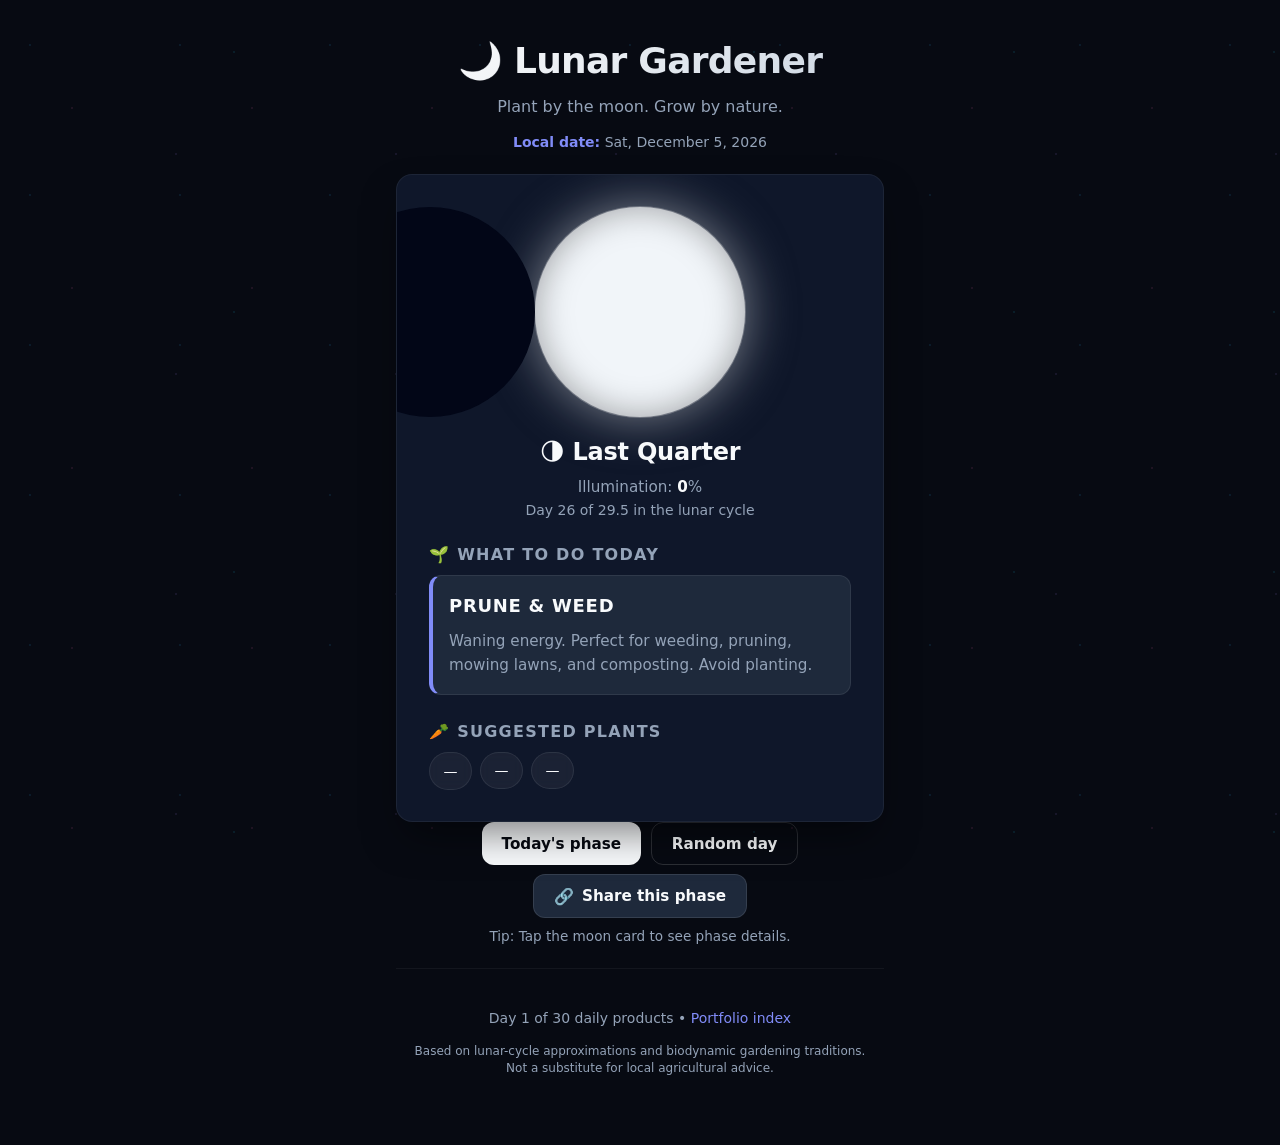
==== lunar-gardener/index.html @ fd30c00e "chore: initial commit — Lunar Gardener portfolio product" ====
<!DOCTYPE html>
<html lang="en">
<head>
  <meta charset="UTF-8" />
  <meta name="viewport" content="width=device-width, initial-scale=1.0" />
  <title>Lunar Gardener | Plant by the Moon</title>
  <meta name="description" content="A free lunar gardening guide. See the current moon phase and what to plant or do in your garden today. No login required." />
  <link rel="stylesheet" href="style.css" />
</head>
<body>
  <a class="skip-link" href="#main">Skip to content</a>

  <div class="container" id="main">
    <header>
      <h1>🌙 Lunar Gardener</h1>
      <p class="tagline">Plant by the moon. Grow by nature.</p>
      <p class="location">
        <span id="loc-label">Local date:</span>
        <time id="local-date"></time>
      </p>
    </header>

    <main>
      <article class="moon-card" aria-labelledby="phase-name">
        <div class="moon-display" role="region" aria-label="Current moon phase visualization">
          <div class="moon-wrapper">
            <div class="moon" id="moon" role="img" aria-label="Moon phase"></div>
            <div class="moon-shadow" id="moon-shadow"></div>
            <div class="moon-glow"></div>
          </div>

          <div class="phase-info">
            <h2 id="phase-name">Calculating…</h2>
            <p id="phase-percent" class="illumination">Illumination: <span id="illum-value">–</span>%</p>
            <p id="phase-day" class="cycle-day">Day <span id="cycle-day">–</span> of 29.5 in the lunar cycle</p>
          </div>
        </div>

        <section class="advice-section">
          <h3 id="advice-label">🌱 What to do today</h3>
          <div class="advice-card" id="advice-card">
            <div class="advice-action" id="advice-action">–</div>
            <p id="advice-detail">–</p>
          </div>
        </section>

        <section class="plants-section">
          <h3 id="plants-label">🥕 Suggested plants</h3>
          <ul class="plant-list" id="plant-list" aria-label="Suggested plants for this phase">
            <li role="status">Loading…</li>
          </ul>
        </section>
      </article>

      <div class="controls">
        <button class="btn btn-primary" id="btn-today">Today's phase</button>
        <button class="btn btn-outline" id="btn-random">Random day</button>
        <button class="btn btn-share" id="btn-share">Share this phase</button>
      </div>

      <div class="note" id="note">
        Tip: Tap the moon card to see phase details.
      </div>
    </main>

    <footer>
      <p>
        Day 1 of 30 daily products •
        <a href="../README.md" target="_blank" rel="noopener">Portfolio index</a>
      </p>
      <p class="disclaimer">
        Based on lunar-cycle approximations and biodynamic gardening traditions. Not a substitute for local agricultural advice.
      </p>
    </footer>
  </div>

  <script src="script.js"></script>
</body>
</html>
---- lunar-gardener/style.css ----
/* Lunar Gardener — Day 1 (part 1) */
:root {
  --bg: #070a12;
  --panel: #0f172a;
  --panel-2: #1e293b;
  --text: #f8fafc;
  --muted: #94a3b8;
  --accent: #818cf8;
  --accent-glow: rgba(129, 140, 248, 0.35);
  --moon: #f1f5f9;
  --shadow: #020617;
  --radius: 1rem;
  --transition: 0.4s ease;
  --font: system-ui, -apple-ui, Segoe UI, Roboto, Helvetica, Arial, sans-serif;
}
*, *::before, *::after { box-sizing: border-box; }
html { scroll-behavior: smooth; }
body {
  margin: 0;
  background: var(--bg);
  color: var(--text);
  font-family: var(--font);
  line-height: 1.6;
  min-height: 100vh;
  display: flex;
  flex-direction: column;
}
.skip-link {
  position: absolute;
  left: -9999px;
  top: auto;
  width: 1px;
  height: 1px;
  overflow: hidden;
}
.container {
  width: 100%;
  max-width: 520px;
  margin: 0 auto;
  padding: 1.5rem 1rem;
  flex: 1;
  display: flex;
  flex-direction: column;
  gap: 1.25rem;
}
body::before {
  content: "";
  position: fixed;
  inset: 0;
  background:
    radial-gradient(1px 1px at 20% 30%, #38bdf8, transparent),
    radial-gradient(1px 1px at 80% 70%, #a78bfa, transparent),
    radial-gradient(1px 1px at 40% 60%, #f472b6, transparent),
    radial-gradient(1px 1px at 90% 20%, #22d3ee, transparent);
  background-size: 150px 150px, 220px 220px, 180px 180px, 260px 260px;
  opacity: 0.35;
  pointer-events: none;
  z-index: -1;
}
header { text-align: center; padding-top: 0.5rem; }
header h1 {
  margin: 0 0 0.25rem;
  font-size: clamp(1.75rem, 6vw, 2.25rem);
  letter-spacing: -0.02em;
  background: linear-gradient(135deg, #fff 0%, #cbd5e1 100%);
  -webkit-background-clip: text;
  -webkit-text-fill-color: transparent;
  background-clip: text;
}
.tagline {
  margin: 0 0 0.75rem;
  color: var(--muted);
  font-size: 1rem;
}
.location {
  margin: 0;
  font-size: 0.875rem;
  color: var(--muted);
}
.location span { font-weight: 600; color: var(--accent); }
.moon-card {
  background: var(--panel);
  border: 1px solid rgba(255, 255, 255, 0.06);
  border-radius: var(--radius);
  padding: 1.5rem;
  box-shadow: 0 20px 40px -10px rgba(0, 0, 0, 0.5);
  display: flex;
  flex-direction: column;
  gap: 1.25rem;
  position: relative;
  overflow: hidden;
}
.moon-card::before {
  content: "";
  position: absolute;
  top: -2rem;
  left: -2rem;
  width: 6rem;
  height: 6rem;
  background: radial-gradient(circle, var(--accent-glow), transparent 70%);
  opacity: 0;
  transition: opacity var(--transition);
  pointer-events: none;
}
.moon-card:hover::before, .moon-card:focus-within::before { opacity: 1; }
.moon-display {
  display: flex;
  flex-direction: column;
  align-items: center;
  gap: 0.75rem;
  text-align: center;
}
.moon-wrapper {
  position: relative;
  width: 180px;
  height: 180px;
  display: flex;
  align-items: center;
  justify-content: center;
}
.moon {
  width: 100%;
  height: 100%;
  border-radius: 50%;
  background: var(--moon);
  position: relative;
  overflow: hidden;
  box-shadow:
    0 0 0 1px rgba(255, 255, 255, 0.25),
    inset 0 0 35px rgba(0, 0, 0, 0.35),
    0 0 50px rgba(241, 245, 249, 0.5);
  transition: transform var(--transition), filter var(--transition);
}
.moon:focus { outline: 3px solid var(--accent); outline-offset: 6px; }
.moon-shadow {
  position: absolute;
  inset: 0;
  border-radius: 50%;
  background: var(--shadow);
  transform: translateX(var(--shadow-x, 0));
  will-change: transform;
}
.moon-glow {
  position: absolute;
  inset: -25%;
  border-radius: 50%;
  background: radial-gradient(circle, var(--accent-glow), transparent 70%);
  filter: blur(12px);
  opacity: 0;
  transition: opacity var(--transition);
  pointer-events: none;
}
.moon-display:focus-within .moon-glow { opacity: 1; }
.phase-info { text-align: center; }
.phase-info h2 {
  margin: 0.25rem 0 0.25rem;
  font-size: 1.5rem;
  font-weight: 700;
  text-transform: capitalize;
  letter-spacing: -0.01em;
}
.illumination {
  margin: 0;
  font-size: 0.95rem;
  color: var(--muted);
}
.illumination span { color: var(--text); font-weight: 700; }
.cycle-day {
  margin: 0;
  font-size: 0.875rem;
  color: var(--muted);
}
/* --- PART 2 --- */
.advice-section { display: flex; flex-direction: column; gap: 0.5rem; }
.advice-section h3 {
  margin: 0;
  font-size: 1rem;
  color: var(--muted);
  text-transform: uppercase;
  letter-spacing: 0.08em;
  font-weight: 700;
}
.advice-card {
  background: var(--panel-2);
  border: 1px solid rgba(255, 255, 255, 0.08);
  border-left: 4px solid var(--accent);
  border-radius: 0.75rem;
  padding: 1rem;
  display: flex;
  flex-direction: column;
  gap: 0.5rem;
  transition: border-color var(--transition);
}
.advice-card[data-color] { border-left-color: var(--data-color, var(--accent)); }
.advice-action {
  font-size: 1.125rem;
  font-weight: 800;
  color: var(--text);
  text-transform: uppercase;
  letter-spacing: 0.04em;
}
.advice-card p { margin: 0; font-size: 0.95rem; color: var(--muted); }
.plants-section { margin-top: 0.25rem; }
.plants-section h3 {
  margin: 0 0 0.5rem;
  font-size: 1rem;
  color: var(--muted);
  text-transform: uppercase;
  letter-spacing: 0.08em;
  font-weight: 700;
}
.plant-list {
  list-style: none;
  margin: 0;
  padding: 0;
  display: flex;
  flex-wrap: wrap;
  gap: 0.5rem;
}
.plant-list li {
  background: rgba(255, 255, 255, 0.05);
  border: 1px solid rgba(255, 255, 255, 0.08);
  border-radius: 999px;
  padding: 0.4rem 0.85rem;
  font-size: 0.875rem;
  color: var(--text);
  backdrop-filter: blur(4px);
}
.controls {
  display: flex;
  flex-wrap: wrap;
  gap: 0.6rem;
  justify-content: center;
  margin-top: auto;
}
.btn {
  border: none;
  border-radius: 0.75rem;
  padding: 0.7rem 1.25rem;
  font-size: 0.95rem;
  font-weight: 600;
  font-family: inherit;
  cursor: pointer;
  transition: transform 0.15s ease, box-shadow var(--transition), opacity var(--transition);
}
.btn:focus-visible { outline: 3px solid var(--accent); outline-offset: 3px; }
.btn:active { transform: scale(0.97); }
.btn-primary { background: var(--text); color: var(--bg); }
.btn-outline {
  background: transparent;
  color: var(--text);
  border: 1px solid rgba(255, 255, 255, 0.15);
}
.btn-share {
  background: var(--panel-2);
  color: var(--text);
  border: 1px solid rgba(255, 255, 255, 0.1);
  display: inline-flex;
  align-items: center;
  gap: 0.5rem;
}
.btn-share::before { content: "🔗"; font-size: 1rem; }
.note {
  text-align: center;
  font-size: 0.85rem;
  color: var(--muted);
  margin-top: 0.5rem;
}
footer {
  text-align: center;
  padding: 1.5rem 1rem 2rem;
  color: var(--muted);
  font-size: 0.875rem;
  border-top: 1px solid rgba(255, 255, 255, 0.05);
}
footer a { color: var(--accent); text-decoration: none; }
footer a:hover, footer a:focus-visible { text-decoration: underline; }
.disclaimer {
  margin-top: 0.5rem;
  font-size: 0.75rem;
  line-height: 1.4;
}
@media (prefers-reduced-motion: reduce) {
  *, *::before, *::after {
    animation-duration: 0.01ms !important;
    animation-iteration-count: 1 !important;
    transition-duration: 0.01ms !important;
    scroll-behavior: auto !important;
  }
}
@media (min-width: 560px) {
  .moon-card { padding: 2rem; }
  .moon-wrapper { width: 210px; height: 210px; }
}
@media (forced-colors: active) {
  :root { --moon: Canvas; --shadow: CanvasText; }
}
/* --- END --- */
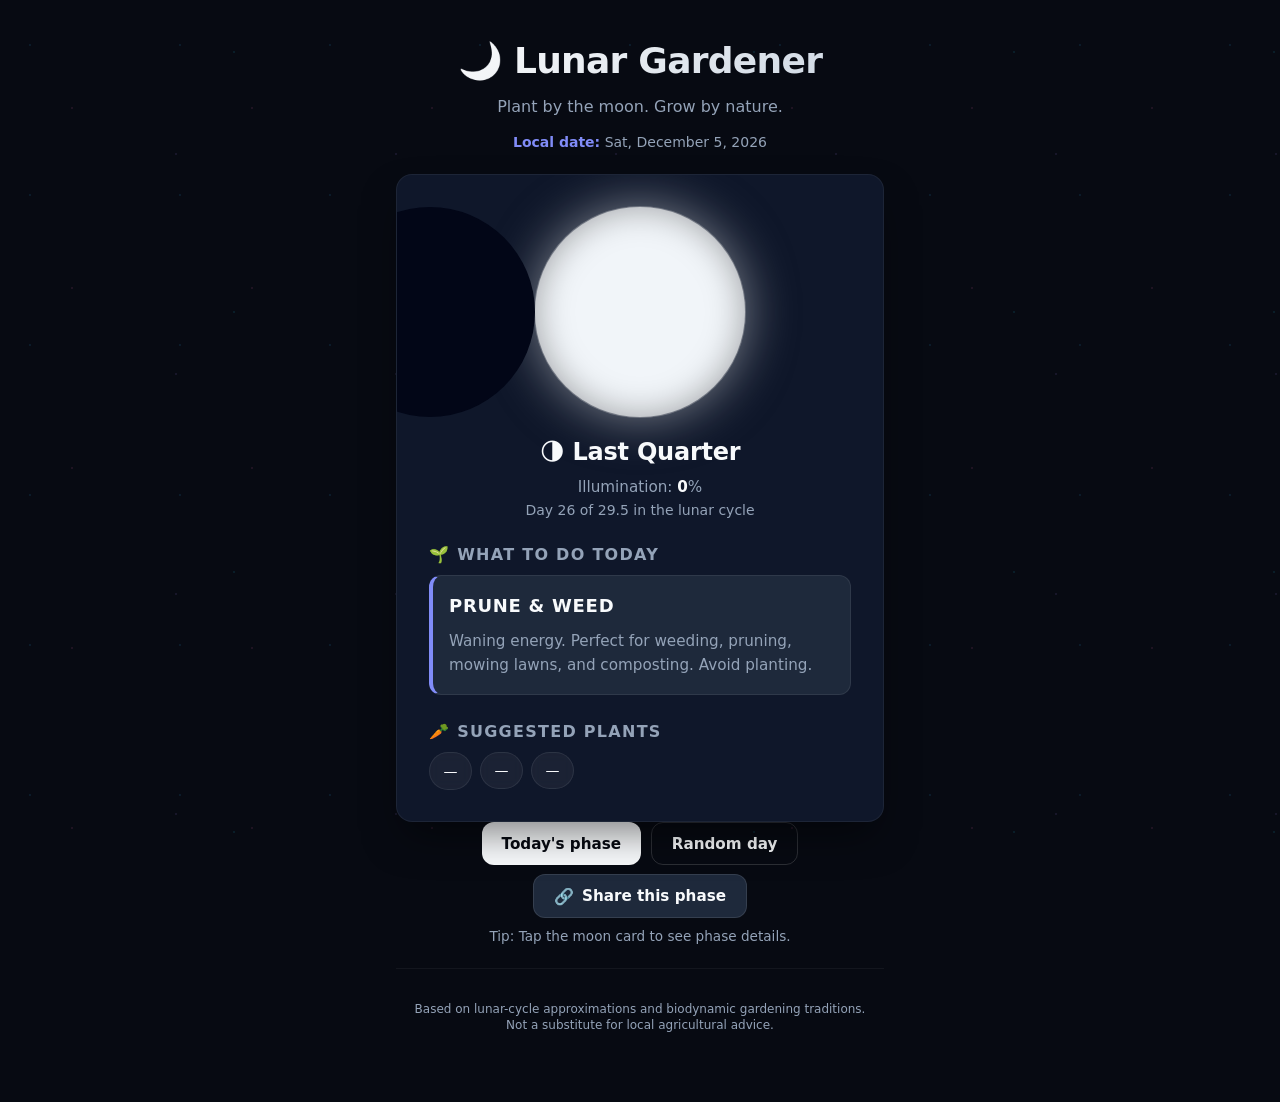
==== commit 5b3032ce: "chore: remove portfolio/daily language, add direct live link" ====
--- a/lunar-gardener/index.html
+++ b/lunar-gardener/index.html
@@ -64,10 +64,6 @@
     </main>
 
     <footer>
-      <p>
-        Day 1 of 30 daily products •
-        <a href="../README.md" target="_blank" rel="noopener">Portfolio index</a>
-      </p>
       <p class="disclaimer">
         Based on lunar-cycle approximations and biodynamic gardening traditions. Not a substitute for local agricultural advice.
       </p>
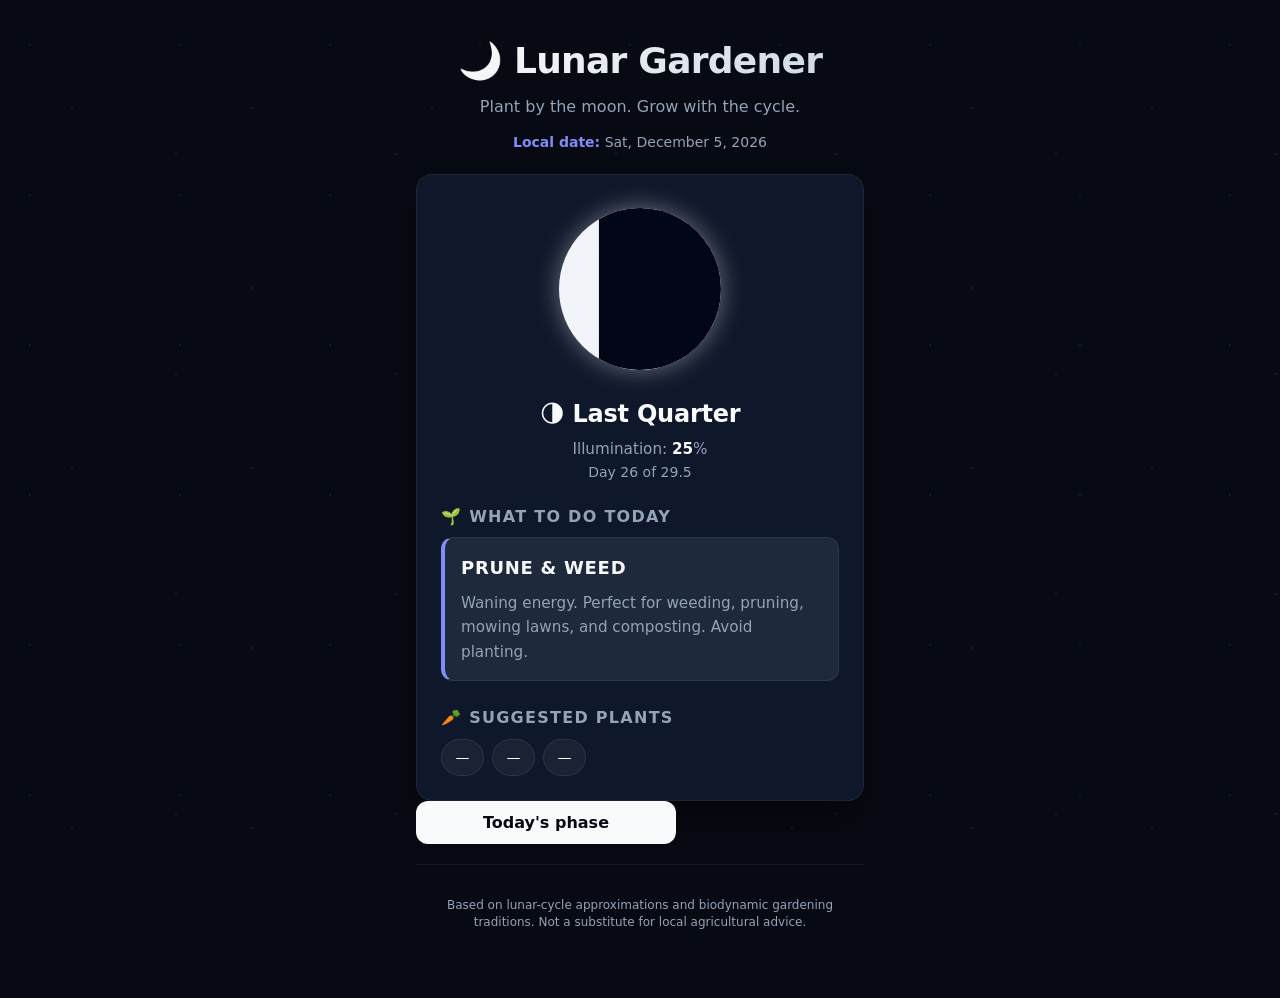
==== commit 355667f2: "feat: restore Lunar Gardener with real SVG moon phases, add ShadeSide autocomplete" ====
--- a/lunar-gardener/index.html
+++ b/lunar-gardener/index.html
@@ -3,8 +3,8 @@
 <head>
   <meta charset="UTF-8" />
   <meta name="viewport" content="width=device-width, initial-scale=1.0" />
-  <title>Lunar Gardener | Plant by the Moon</title>
-  <meta name="description" content="A free lunar gardening guide. See the current moon phase and what to plant or do in your garden today. No login required." />
+  <title>Lunar Gardener — Plant by the Moon</title>
+  <meta name="description" content="See the current moon phase and what to plant today. A free lunar gardening guide. No login required." />
   <link rel="stylesheet" href="style.css" />
 </head>
 <body>
@@ -13,7 +13,7 @@
   <div class="container" id="main">
     <header>
       <h1>🌙 Lunar Gardener</h1>
-      <p class="tagline">Plant by the moon. Grow by nature.</p>
+      <p class="tagline">Plant by the moon. Grow with the cycle.</p>
       <p class="location">
         <span id="loc-label">Local date:</span>
         <time id="local-date"></time>
@@ -22,22 +22,17 @@
 
     <main>
       <article class="moon-card" aria-labelledby="phase-name">
-        <div class="moon-display" role="region" aria-label="Current moon phase visualization">
-          <div class="moon-wrapper">
-            <div class="moon" id="moon" role="img" aria-label="Moon phase"></div>
-            <div class="moon-shadow" id="moon-shadow"></div>
-            <div class="moon-glow"></div>
-          </div>
-
+        <div class="moon-display" role="region" aria-label="Current moon phase">
+          <div class="moon-svg-container" id="moon-svg"></div>
           <div class="phase-info">
             <h2 id="phase-name">Calculating…</h2>
             <p id="phase-percent" class="illumination">Illumination: <span id="illum-value">–</span>%</p>
-            <p id="phase-day" class="cycle-day">Day <span id="cycle-day">–</span> of 29.5 in the lunar cycle</p>
+            <p id="phase-day" class="cycle-day">Day <span id="cycle-day">–</span> of 29.5</p>
           </div>
         </div>
 
         <section class="advice-section">
-          <h3 id="advice-label">🌱 What to do today</h3>
+          <h3>🌱 What to do today</h3>
           <div class="advice-card" id="advice-card">
             <div class="advice-action" id="advice-action">–</div>
             <p id="advice-detail">–</p>
@@ -45,28 +40,18 @@
         </section>
 
         <section class="plants-section">
-          <h3 id="plants-label">🥕 Suggested plants</h3>
-          <ul class="plant-list" id="plant-list" aria-label="Suggested plants for this phase">
+          <h3>🥕 Suggested plants</h3>
+          <ul class="plant-list" id="plant-list">
             <li role="status">Loading…</li>
           </ul>
         </section>
       </article>
 
-      <div class="controls">
-        <button class="btn btn-primary" id="btn-today">Today's phase</button>
-        <button class="btn btn-outline" id="btn-random">Random day</button>
-        <button class="btn btn-share" id="btn-share">Share this phase</button>
-      </div>
-
-      <div class="note" id="note">
-        Tip: Tap the moon card to see phase details.
-      </div>
+      <button class="btn btn-primary" id="btn-today">Today's phase</button>
     </main>
 
     <footer>
-      <p class="disclaimer">
-        Based on lunar-cycle approximations and biodynamic gardening traditions. Not a substitute for local agricultural advice.
-      </p>
+      <p class="disclaimer">Based on lunar-cycle approximations and biodynamic gardening traditions. Not a substitute for local agricultural advice.</p>
     </footer>
   </div>
 
--- a/lunar-gardener/style.css
+++ b/lunar-gardener/style.css
@@ -1,4 +1,4 @@
-/* Lunar Gardener — Day 1 (part 1) */
+/* Lunar Gardener — celestial, accessible, no random gimmicks */
 :root {
   --bg: #070a12;
   --panel: #0f172a;
@@ -10,9 +10,10 @@
   --moon: #f1f5f9;
   --shadow: #020617;
   --radius: 1rem;
-  --transition: 0.4s ease;
-  --font: system-ui, -apple-ui, Segoe UI, Roboto, Helvetica, Arial, sans-serif;
-}
+  --transition: 0.35s ease;
+  --font: system-ui, -apple-system, Segoe UI, Roboto, Helvetica, Arial, sans-serif;
+}
+
 *, *::before, *::after { box-sizing: border-box; }
 html { scroll-behavior: smooth; }
 body {
@@ -28,14 +29,13 @@
 .skip-link {
   position: absolute;
   left: -9999px;
-  top: auto;
   width: 1px;
   height: 1px;
   overflow: hidden;
 }
 .container {
   width: 100%;
-  max-width: 520px;
+  max-width: 480px;
   margin: 0 auto;
   padding: 1.5rem 1rem;
   flex: 1;
@@ -50,9 +50,8 @@
   background:
     radial-gradient(1px 1px at 20% 30%, #38bdf8, transparent),
     radial-gradient(1px 1px at 80% 70%, #a78bfa, transparent),
-    radial-gradient(1px 1px at 40% 60%, #f472b6, transparent),
-    radial-gradient(1px 1px at 90% 20%, #22d3ee, transparent);
-  background-size: 150px 150px, 220px 220px, 180px 180px, 260px 260px;
+    radial-gradient(1px 1px at 40% 60%, #f472b6, transparent);
+  background-size: 150px 150px, 220px 220px, 180px 180px;
   opacity: 0.35;
   pointer-events: none;
   z-index: -1;
@@ -60,7 +59,7 @@
 header { text-align: center; padding-top: 0.5rem; }
 header h1 {
   margin: 0 0 0.25rem;
-  font-size: clamp(1.75rem, 6vw, 2.25rem);
+  font-size: clamp(1.75rem, 7vw, 2.25rem);
   letter-spacing: -0.02em;
   background: linear-gradient(135deg, #fff 0%, #cbd5e1 100%);
   -webkit-background-clip: text;
@@ -78,6 +77,8 @@
   color: var(--muted);
 }
 .location span { font-weight: 600; color: var(--accent); }
+
+/* Moon card */
 .moon-card {
   background: var(--panel);
   border: 1px solid rgba(255, 255, 255, 0.06);
@@ -87,22 +88,7 @@
   display: flex;
   flex-direction: column;
   gap: 1.25rem;
-  position: relative;
-  overflow: hidden;
-}
-.moon-card::before {
-  content: "";
-  position: absolute;
-  top: -2rem;
-  left: -2rem;
-  width: 6rem;
-  height: 6rem;
-  background: radial-gradient(circle, var(--accent-glow), transparent 70%);
-  opacity: 0;
-  transition: opacity var(--transition);
-  pointer-events: none;
-}
-.moon-card:hover::before, .moon-card:focus-within::before { opacity: 1; }
+}
 .moon-display {
   display: flex;
   flex-direction: column;
@@ -110,47 +96,23 @@
   gap: 0.75rem;
   text-align: center;
 }
-.moon-wrapper {
-  position: relative;
+.moon-svg-container {
   width: 180px;
   height: 180px;
-  display: flex;
-  align-items: center;
-  justify-content: center;
-}
-.moon {
+  position: relative;
+}
+.moon-svg-container svg {
   width: 100%;
   height: 100%;
-  border-radius: 50%;
-  background: var(--moon);
-  position: relative;
-  overflow: hidden;
-  box-shadow:
-    0 0 0 1px rgba(255, 255, 255, 0.25),
-    inset 0 0 35px rgba(0, 0, 0, 0.35),
-    0 0 50px rgba(241, 245, 249, 0.5);
-  transition: transform var(--transition), filter var(--transition);
-}
-.moon:focus { outline: 3px solid var(--accent); outline-offset: 6px; }
-.moon-shadow {
-  position: absolute;
-  inset: 0;
-  border-radius: 50%;
-  background: var(--shadow);
-  transform: translateX(var(--shadow-x, 0));
-  will-change: transform;
-}
-.moon-glow {
-  position: absolute;
-  inset: -25%;
-  border-radius: 50%;
-  background: radial-gradient(circle, var(--accent-glow), transparent 70%);
-  filter: blur(12px);
-  opacity: 0;
-  transition: opacity var(--transition);
-  pointer-events: none;
-}
-.moon-display:focus-within .moon-glow { opacity: 1; }
+  display: block;
+  filter: drop-shadow(0 0 12px rgba(241, 245, 249, 0.4));
+}
+.moon-svg-container .lit { fill: var(--moon); }
+.moon-svg-container .shadow { fill: var(--shadow); }
+.moon-svg-container .terminator {
+  fill: var(--shadow);
+  transition: d 0.5s ease;
+}
 .phase-info { text-align: center; }
 .phase-info h2 {
   margin: 0.25rem 0 0.25rem;
@@ -170,7 +132,8 @@
   font-size: 0.875rem;
   color: var(--muted);
 }
-/* --- PART 2 --- */
+
+/* Advice */
 .advice-section { display: flex; flex-direction: column; gap: 0.5rem; }
 .advice-section h3 {
   margin: 0;
@@ -189,9 +152,7 @@
   display: flex;
   flex-direction: column;
   gap: 0.5rem;
-  transition: border-color var(--transition);
-}
-.advice-card[data-color] { border-left-color: var(--data-color, var(--accent)); }
+}
 .advice-action {
   font-size: 1.125rem;
   font-weight: 800;
@@ -200,6 +161,8 @@
   letter-spacing: 0.04em;
 }
 .advice-card p { margin: 0; font-size: 0.95rem; color: var(--muted); }
+
+/* Plants */
 .plants-section { margin-top: 0.25rem; }
 .plants-section h3 {
   margin: 0 0 0.5rem;
@@ -226,60 +189,38 @@
   color: var(--text);
   backdrop-filter: blur(4px);
 }
-.controls {
-  display: flex;
-  flex-wrap: wrap;
-  gap: 0.6rem;
-  justify-content: center;
-  margin-top: auto;
-}
+
+/* Button */
 .btn {
   border: none;
   border-radius: 0.75rem;
-  padding: 0.7rem 1.25rem;
-  font-size: 0.95rem;
+  padding: 0.75rem 1.5rem;
+  font-size: 1rem;
   font-weight: 600;
   font-family: inherit;
   cursor: pointer;
-  transition: transform 0.15s ease, box-shadow var(--transition), opacity var(--transition);
+  align-self: center;
+  width: 100%;
+  max-width: 260px;
+}
+.btn-primary {
+  background: var(--text);
+  color: var(--bg);
 }
 .btn:focus-visible { outline: 3px solid var(--accent); outline-offset: 3px; }
 .btn:active { transform: scale(0.97); }
-.btn-primary { background: var(--text); color: var(--bg); }
-.btn-outline {
-  background: transparent;
-  color: var(--text);
-  border: 1px solid rgba(255, 255, 255, 0.15);
-}
-.btn-share {
-  background: var(--panel-2);
-  color: var(--text);
-  border: 1px solid rgba(255, 255, 255, 0.1);
-  display: inline-flex;
-  align-items: center;
-  gap: 0.5rem;
-}
-.btn-share::before { content: "🔗"; font-size: 1rem; }
-.note {
-  text-align: center;
-  font-size: 0.85rem;
-  color: var(--muted);
-  margin-top: 0.5rem;
-}
+
+/* Footer */
 footer {
   text-align: center;
   padding: 1.5rem 1rem 2rem;
   color: var(--muted);
-  font-size: 0.875rem;
+  font-size: 0.85rem;
   border-top: 1px solid rgba(255, 255, 255, 0.05);
 }
-footer a { color: var(--accent); text-decoration: none; }
-footer a:hover, footer a:focus-visible { text-decoration: underline; }
-.disclaimer {
-  margin-top: 0.5rem;
-  font-size: 0.75rem;
-  line-height: 1.4;
-}
+.disclaimer { margin-top: 0.5rem; font-size: 0.75rem; line-height: 1.4; }
+
+/* Reduced motion */
 @media (prefers-reduced-motion: reduce) {
   *, *::before, *::after {
     animation-duration: 0.01ms !important;
@@ -288,11 +229,4 @@
     scroll-behavior: auto !important;
   }
 }
-@media (min-width: 560px) {
-  .moon-card { padding: 2rem; }
-  .moon-wrapper { width: 210px; height: 210px; }
-}
-@media (forced-colors: active) {
-  :root { --moon: Canvas; --shadow: CanvasText; }
-}
 /* --- END --- */
